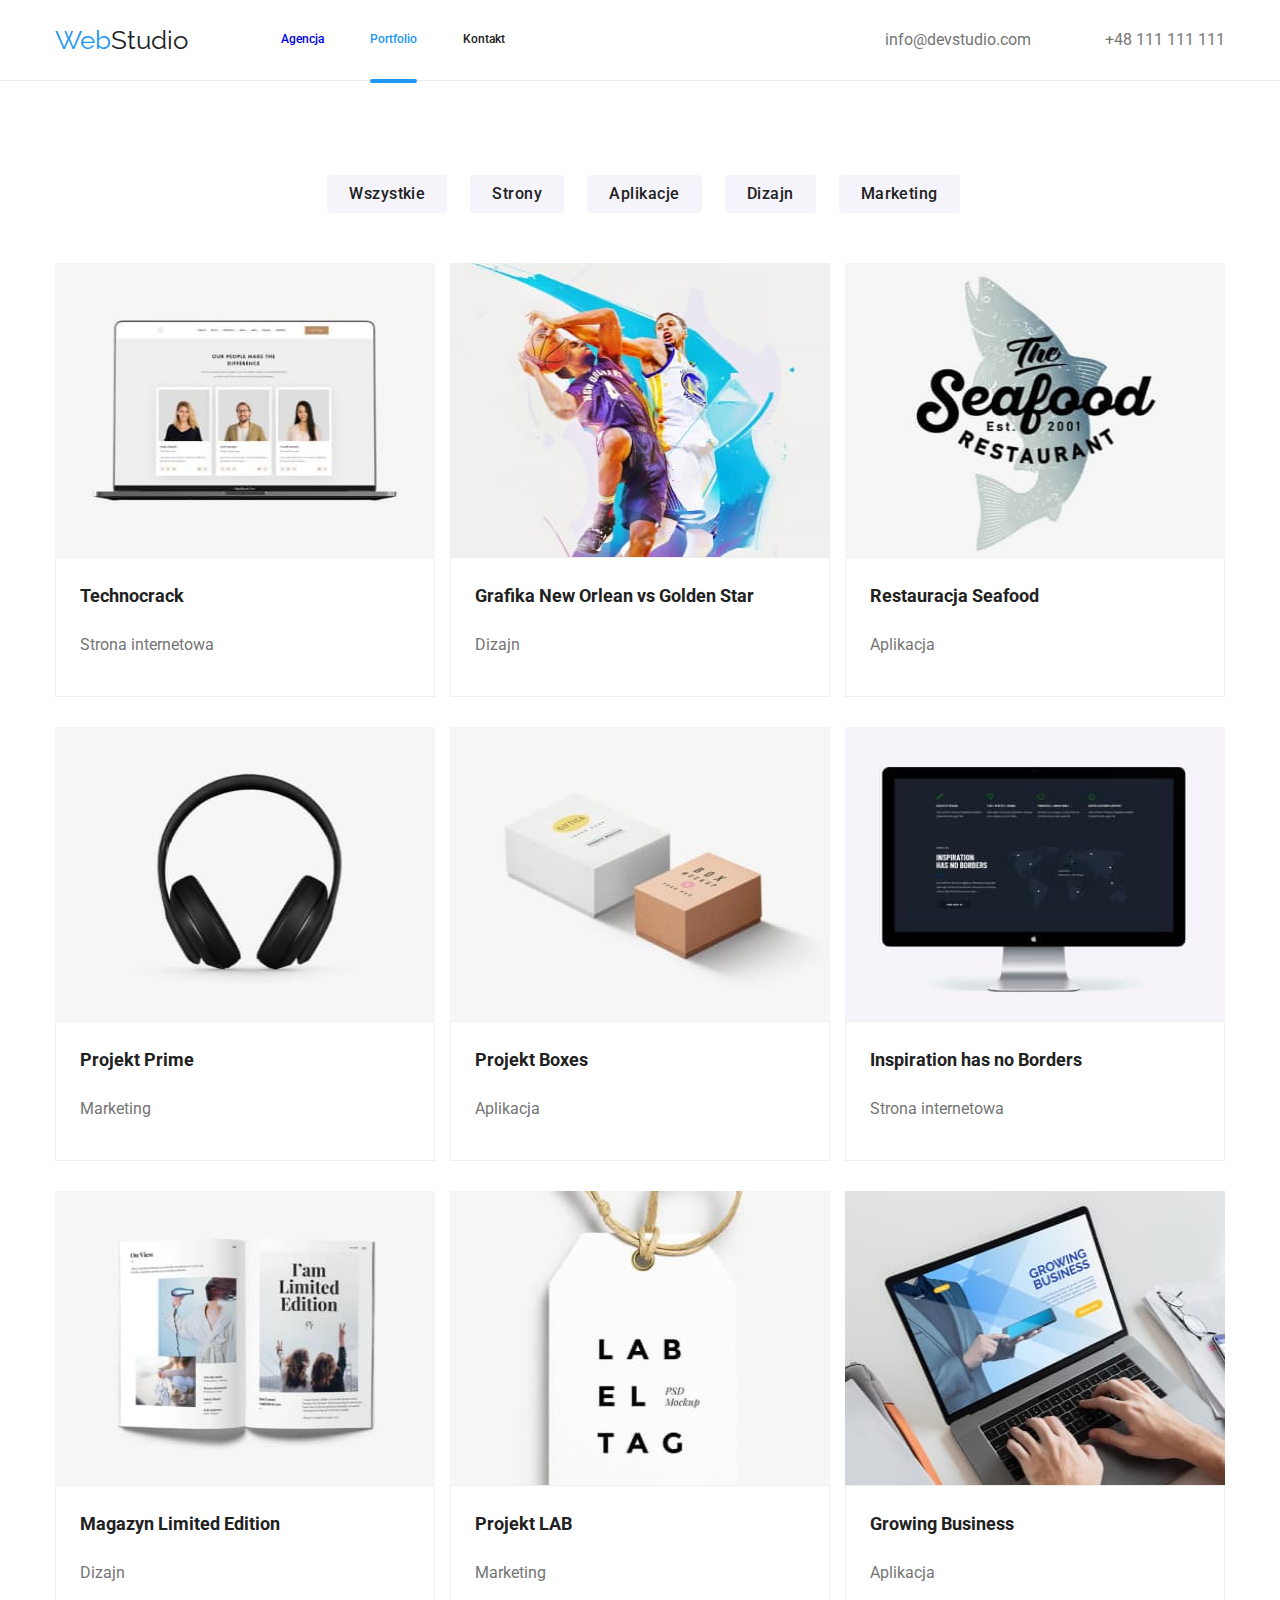
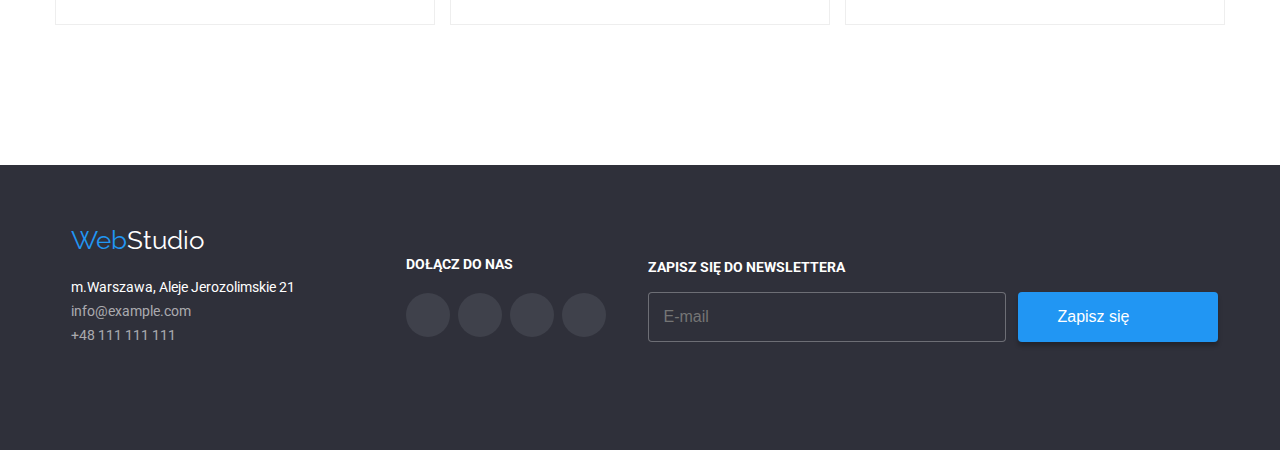
==== portfolio.html @ cb9d6589 "10.07" ====
<!DOCTYPE html>
<html lang="en">
  <head>
    <meta charset="UTF-8" />
    <meta http-equiv="X-UA-Compatible" content="IE=edge" />
    <meta name="viewport" content="width=device-width, initial-scale=1.0" />
    <link rel="stylesheet" href="node_modules/modern-normalize/modern-normalize.css" />
    <link rel="preconnect" href="https://fonts.googleapis.com" />
    <link rel="preconnect" href="https://fonts.gstatic.com" crossorigin />
    <link
      href="https://fonts.googleapis.com/css2?family=Raleway:wght@700&family=Roboto:wght@400;500;700;900&display=swap"
      rel="stylesheet"
    />
    <link rel="stylesheet" href="./css/main.min.css" />
    <title>Portfolio</title>
  </head>

  <body>
    <header class="header">
      <div class="header-section container">
        <a href="index.html" class="logo header-section__logo link transition"
          ><span class="logo--color">Web</span>Studio</a
        >
        <nav>
          <ul class="navigation section__list">
            <li class="navigation__item">
              <a href="index.html" class="navigation__link link transition">Agencja</a>
            </li>
            <li class="navigation__item">
              <a
                href="portfolio.html"
                class="navigation__link link navigation__link--activepage transition"
                >Portfolio</a
              >
            </li>
            <li class="navigation__item">
              <a href="" class="navigation__link link transition">Kontakt</a>
            </li>
          </ul>
        </nav>
        <ul class="contact section__list">
          <li class="contact__item">
            <a class="contact__link link transition" href="mailto:info@devstudio.com">
              <svg class="contact__icon contact__icon--mail">
                <use href="./images/icons.svg#icon-envelope"></use>
              </svg>
              info@devstudio.com
            </a>
          </li>
          <li class="contact__item">
            <a href="tel:+48111111111" class="contact__link link transition">
              <svg class="contact__icon contact__icon--tel">
                <use href="./images/icons.svg#icon-smartphone"></use>
              </svg>
              +48 111 111 111</a
            >
          </li>
        </ul>
        <div class="mobile-overlay visually-hidden">
          <nav>
            <ul class="mobile-menu">
              <li class="mobile-menu__item">
                <a class="link mobile-menu__link" href="index.html">Agencja</a>
              </li>
              <li class="mobile-menu__item">
                <a class="link mobile-menu__link" href="portfolio.html">Portfolio</a>
              </li>
              <li class="mobile-menu__item">
                <a class="link mobile-menu__link" href="">Kontakt</a>
              </li>
            </ul>
          </nav>
          <ul class="mobile-overlay__contacts">
            <li class="mobile-overlay__item">
              <a class="link mobile-overlay__item--phone" href="tel:+48111111111"
                >+48 111 111 111</a
              >
            </li>
            <li class="mobile-overlay__item">
              <a class="link mobile-overlay__item--email" href="mailto:info@devstudio.com"
                >info@devstudio.com</a
              >
            </li>
          </ul>
          <ul class="mobile-overlay__social-list">
            <li class="mobile-overlay__social-link">
              <a href="" class="mobile-overlay__social link"> Instagram</a>
            </li>
            <li class="mobile-overlay__social-link">
              <a href="" class="mobile-overlay__social link">Twitter</a>
            </li>
            <li class="mobile-overlay__social-link">
              <a href="" class="mobile-overlay__social link">Facebook</a>
            </li>
            <li class="mobile-overlay__social-link">
              <a href="" class="mobile-overlay__social link">LinkedIn</a>
            </li>
          </ul>
        </div>
        <button class="hamburger" aria-label="Menu">
          <span class="hamburger__container" tabindex="-1">
            <span class="hamburger__bars"></span>
          </span>
        </button>
      </div>
    </header>
    <section>
      <ul class="section__list filter container">
        <li><button class="button button--filter transition" type="button">Wszystkie</button></li>
        <li><button class="button button--filter transition" type="button">Strony</button></li>
        <li><button class="button button--filter transition" type="button">Aplikacje</button></li>
        <li><button class="button button--filter transition" type="button">Dizajn</button></li>
        <li><button class="button button--filter transition" type="button">Marketing</button></li>
      </ul>
    </section>
    <section class="container container--offer">
      <ul class="offer__list">
        <li class="offer__item transition">
          <figure class="offer__picture">
            <img
              class="offer__img"
              src="./images/Offer/mobile/project1-450x294-1x.jpg"
              srcset="
                ./images/Offer/mobile/project1-450x294-1x.jpg  450w,
                ./images/Offer/mobile/project1-900x588@2x.jpg  900w,
                ./images/Offer/tablet/project1-354x294-1x.jpg  354w,
                ./images/Offer/tablet/project1-708x588@2x.jpg  708w,
                ./images/Offer/desktop/project1-370x294-1x.jpg 370w,
                ./images/Offer/desktop/project1-740x588@2x.jpg 740w
              "
              sizes="(min-width: 1200px) 370px,
                        (min-width: 768px) calc(50vw - 30px),
                        (min-width: 320px) calc(100vw - 30px)"
              alt="laptop ze zdjęciami trzech osób"
              width="370"
              height="294"
            />
            <div class="offer__overlay">
              <p class="offer__overlay-text">
                Technocrack jest popularną platformą wykorzystywaną do rozpowszechniania
                koronawirusa. Firmy wykorzystują tę platformę do celów szpiegowskich i ataków na
                niezabezpieczone serwery konkurencji
              </p>
            </div>
            <figcaption class="offer__text">
              <span class="offer-item offer__label">Technocrack</span>
              <p class="offer-category offer__category">Strona internetowa</p>
            </figcaption>
          </figure>
        </li>
        <li class="offer__item transition">
          <figure class="offer__picture">
            <img
              class="offer__img"
              src="./images/Offer/mobile/project2-450x294-1x.jpg"
              srcset="
                ./images/Offer/mobile/project2-450x294-1x.jpg  450w,
                ./images/Offer/mobile/project2-900x588@2x.jpg  900w,
                ./images/Offer/tablet/project2-354x294-1x.jpg  354w,
                ./images/Offer/tablet/project2-708x588@2x.jpg  708w,
                ./images/Offer/desktop/project2-370x294-1x.jpg 370w,
                ./images/Offer/desktop/project2-740x588@2x.jpg 740w
              "
              sizes="(min-width: 1200px) 370px,
                        (min-width: 768px) calc(50vw - 30px),
                        (min-width: 320px) calc(100vw - 30px)"
              alt="koszykarze"
              width="370"
              height="294"
            />
            <div class="offer__overlay">
              <p class="offer__overlay-text">
                Technocrack jest popularną platformą wykorzystywaną do rozpowszechniania
                koronawirusa. Firmy wykorzystują tę platformę do celów szpiegowskich i ataków na
                niezabezpieczone serwery konkurencji
              </p>
            </div>
            <figcaption class="offer__text">
              <span class="offer__label">Grafika New Orlean vs Golden Star</span>
              <p class="offer__category">Dizajn</p>
            </figcaption>
          </figure>
        </li>
        <li class="offer__item transition">
          <figure class="offer__picture">
            <img
              class="offer__img"
              src="./images/Offer/mobile/project3-450x294-1x.jpg"
              srcset="
                ./images/Offer/mobile/project3-450x294-1x.jpg  450w,
                ./images/Offer/mobile/project3-900x588@2x.jpg  900w,
                ./images/Offer/tablet/project3-354x294-1x.jpg  354w,
                ./images/Offer/tablet/project3-708x588@2x.jpg  708w,
                ./images/Offer/desktop/project3-370x294-1x.jpg 370w,
                ./images/Offer/desktop/project3-740x588@2x.jpg 740w
              "
              sizes="(min-width: 1200px) 370px,
                        (min-width: 768px) calc(50vw - 30px),
                        (min-width: 320px) calc(100vw - 30px)"
              alt="napis The Seafood Restaurant na tle ryby"
              width="370"
              height="294"
            />
            <div class="offer__overlay">
              <p class="offer__overlay-text">
                Technocrack jest popularną platformą wykorzystywaną do rozpowszechniania
                koronawirusa. Firmy wykorzystują tę platformę do celów szpiegowskich i ataków na
                niezabezpieczone serwery konkurencji
              </p>
            </div>
            <figcaption class="offer__text">
              <span class="offer__label">Restauracja Seafood</span>
              <p class="offer__category">Aplikacja</p>
            </figcaption>
          </figure>
        </li>
        <li class="offer__item transition">
          <figure class="offer__picture">
            <img
              class="offer__img"
              src="./images/Offer/mobile/project4-450x294-1x.jpg"
              srcset="
                ./images/Offer/mobile/project4-450x294-1x.jpg  450w,
                ./images/Offer/mobile/project4-900x588@2x.jpg  900w,
                ./images/Offer/tablet/project4-354x294-1x.jpg  354w,
                ./images/Offer/tablet/project4-708x588@2x.jpg  708w,
                ./images/Offer/desktop/project4-370x294-1x.jpg 370w,
                ./images/Offer/desktop/project4-740x588@2x.jpg 740w
              "
              sizes="(min-width: 1200px) 370px,
                        (min-width: 768px) calc(50vw - 30px),
                        (min-width: 320px) calc(100vw - 30px)"
              alt="słuchawki nauszne czarne"
              width="370"
              height="294"
            />
            <div class="offer__overlay">
              <p class="offer__overlay-text">
                Technocrack jest popularną platformą wykorzystywaną do rozpowszechniania
                koronawirusa. Firmy wykorzystują tę platformę do celów szpiegowskich i ataków na
                niezabezpieczone serwery konkurencji
              </p>
            </div>
            <figcaption class="offer__text">
              <span class="offer__label">Projekt Prime</span>
              <p class="offer__category">Marketing</p>
            </figcaption>
          </figure>
        </li>
        <li class="offer__item transition">
          <figure class="offer__picture">
            <img
              class="offer__img"
              src="./images/Offer/mobile/project5-450x294-1x.jpg"
              srcset="
                ./images/Offer/mobile/project5-450x294-1x.jpg  450w,
                ./images/Offer/mobile/project5-900x588@2x.jpg  900w,
                ./images/Offer/tablet/project5-354x294-1x.jpg  354w,
                ./images/Offer/tablet/project5-708x588@2x.jpg  708w,
                ./images/Offer/desktop/project5-370x294-1x.jpg 370w,
                ./images/Offer/desktop/project5-740x588@2x.jpg 740w
              "
              sizes="(min-width: 1200px) 370px,
                        (min-width: 768px) calc(50vw - 30px),
                        (min-width: 320px) calc(100vw - 30px)"
              alt="dwa pudełka"
              width="370"
              height="294"
            />
            <div class="offer__overlay">
              <p class="offer__overlay-text">
                Technocrack jest popularną platformą wykorzystywaną do rozpowszechniania
                koronawirusa. Firmy wykorzystują tę platformę do celów szpiegowskich i ataków na
                niezabezpieczone serwery konkurencji
              </p>
            </div>
            <figcaption class="offer__text">
              <span class="offer__label">Projekt Boxes</span>
              <p class="offer__category">Aplikacja</p>
            </figcaption>
          </figure>
        </li>
        <li class="offer__item transition">
          <figure class="offer__picture">
            <img
              class="offer__img"
              src="./images/Offer/mobile/project6-450x294-1x.jpg"
              srcset="
                ./images/Offer/mobile/project6-450x294-1x.jpg  450w,
                ./images/Offer/mobile/project6-900x588@2x.jpg  900w,
                ./images/Offer/tablet/project6-354x294-1x.jpg  354w,
                ./images/Offer/tablet/project6-708x588@2x.jpg  708w,
                ./images/Offer/desktop/project6-370x294-1x.jpg 370w,
                ./images/Offer/desktop/project6-740x588@2x.jpg 740w
              "
              sizes="(min-width: 1200px) 370px,
                        (min-width: 768px) calc(50vw - 30px),
                        (min-width: 320px) calc(100vw - 30px)"
              alt="mapa świata otwarta w laptopie"
              width="370"
              height="294"
            />
            <div class="offer__overlay">
              <p class="offer__overlay-text">
                Technocrack jest popularną platformą wykorzystywaną do rozpowszechniania
                koronawirusa. Firmy wykorzystują tę platformę do celów szpiegowskich i ataków na
                niezabezpieczone serwery konkurencji
              </p>
            </div>
            <figcaption class="offer__text">
              <span class="offer__label">Inspiration has no Borders</span>
              <p class="offer__category">Strona internetowa</p>
            </figcaption>
          </figure>
        </li>
        <li class="offer__item transition">
          <figure class="offer__picture">
            <img
              class="offer__img"
              src="./images/Offer/mobile/project7-450x294-1x.jpg"
              srcset="
                ./images/Offer/mobile/project7-450x294-1x.jpg  450w,
                ./images/Offer/mobile/project7-900x588@2x.jpg  900w,
                ./images/Offer/tablet/project7-354x294-1x.jpg  354w,
                ./images/Offer/tablet/project7-708x588@2x.jpg  708w,
                ./images/Offer/desktop/project7-370x294-1x.jpg 370w,
                ./images/Offer/desktop/project7-740x588@2x.jpg 740w
              "
              sizes="(min-width: 1200px) 370px,
                        (min-width: 768px) calc(50vw - 30px),
                        (min-width: 320px) calc(100vw - 30px)"
              alt="otwarty magazyn"
              width="370"
              height="294"
            />
            <div class="offer__overlay">
              <p class="offer__overlay-text">
                Technocrack jest popularną platformą wykorzystywaną do rozpowszechniania
                koronawirusa. Firmy wykorzystują tę platformę do celów szpiegowskich i ataków na
                niezabezpieczone serwery konkurencji
              </p>
            </div>
            <figcaption class="offer__text">
              <span class="offer__label">Magazyn Limited Edition</span>
              <p class="offer__category">Dizajn</p>
            </figcaption>
          </figure>
        </li>
        <li class="offer__item transition">
          <figure class="offer__picture">
            <img
              class="offer__img"
              src="./images/Offer/mobile/project8-450x294-1x.jpg"
              srcset="
                ./images/Offer/mobile/project8-450x294-1x.jpg  450w,
                ./images/Offer/mobile/project8-900x588@2x.jpg  900w,
                ./images/Offer/tablet/project8-354x294-1x.jpg  354w,
                ./images/Offer/tablet/project8-708x588@2x.jpg  708w,
                ./images/Offer/desktop/project8-370x294-1x.jpg 370w,
                ./images/Offer/desktop/project8-740x588@2x.jpg 740w
              "
              sizes="(min-width: 1200px) 370px,
                        (min-width: 768px) calc(50vw - 30px),
                        (min-width: 320px) calc(100vw - 30px)"
              alt="biała zawieszka z napisem"
              width="370"
              height="294"
            />
            <div class="offer__overlay">
              <p class="offer__overlay-text">
                Technocrack jest popularną platformą wykorzystywaną do rozpowszechniania
                koronawirusa. Firmy wykorzystują tę platformę do celów szpiegowskich i ataków na
                niezabezpieczone serwery konkurencji
              </p>
            </div>
            <figcaption class="offer__text">
              <span class="offer__label">Projekt LAB</span>
              <p class="offer__category">Marketing</p>
            </figcaption>
          </figure>
        </li>
        <li class="offer__item transition">
          <figure class="offer__picture">
            <img
              class="offer__img"
              src="./images/Offer/mobile/project9-450x294-1x.jpg"
              srcset="
                ./images/Offer/mobile/project9-450x294-1x.jpg  450w,
                ./images/Offer/mobile/project9-900x588@2x.jpg  900w,
                ./images/Offer/tablet/project9-354x294-1x.jpg  354w,
                ./images/Offer/tablet/project9-708x588@2x.jpg  708w,
                ./images/Offer/desktop/project9-370x294-1x.jpg 370w,
                ./images/Offer/desktop/project9-740x588@2x.jpg 740w
              "
              sizes="(min-width: 1200px) 370px,
                        (min-width: 768px) calc(50vw - 30px),
                        (min-width: 320px) calc(100vw - 30px)"
              alt="osoba pracująca na laptopie"
              width="370"
              height="294"
            />
            <div class="offer__overlay">
              <p class="offer__overlay-text">
                Technocrack jest popularną platformą wykorzystywaną do rozpowszechniania
                koronawirusa. Firmy wykorzystują tę platformę do celów szpiegowskich i ataków na
                niezabezpieczone serwery konkurencji
              </p>
            </div>
            <figcaption class="offer__text">
              <span class="offer__label">Growing Business</span>
              <p class="offer__category">Aplikacja</p>
            </figcaption>
          </figure>
        </li>
      </ul>
    </section>

    <footer class="footer">
      <div class="footer-section container">
        <div class="footer-contact">
          <a href="index.html" class="logo footer-contact__logo link transition"
            ><span class="logo--color">Web</span>Studio</a
          >
          <address>
            <ul class="section__list footer-contact__list">
              <li class="footer-contact__item footer-contact__item--light">
                m.Warszawa, Aleje Jerozolimskie 21
              </li>
              <li class="footer-contact__item">
                <a href="mailto:info@example.com" class="footer-contact__link link transition"
                  >info@example.com</a
                >
              </li>
              <li class="footer-contact__item">
                <a href="tel:+48111111111" class="footer-contact__link link transition"
                  >+48 111 111 111</a
                >
              </li>
            </ul>
          </address>
        </div>
        <div class="footer-join">
          <h3 class="section__title--footer">DOŁĄCZ DO NAS</h3>
          <ul class="section__list footer-join__list">
            <li>
              <a class="footer-join__link link social-link transition" href="#">
                <svg class="social-icon social-icon--footer">
                  <use href="./images/icons.svg#icon-instagram"></use>
                </svg>
              </a>
            </li>
            <li>
              <a class="footer-join__link link social-link transition" href="#">
                <svg class="social-icon social-icon--footer">
                  <use href="./images/icons.svg#icon-twitter"></use>
                </svg>
              </a>
            </li>
            <li>
              <a class="footer-join__link link social-link transition" href="#">
                <svg class="social-icon social-icon--footer">
                  <use href="./images/icons.svg#icon-facebook"></use>
                </svg>
              </a>
            </li>
            <li>
              <a class="footer-join__link link social-link transition" href="#">
                <svg class="social-icon social-icon--footer">
                  <use href="./images/icons.svg#icon-linkedin"></use>
                </svg>
              </a>
            </li>
          </ul>
        </div>
        <div class="newsletter">
          <form name="newsletter" autocomplete="off" novalidate>
            <label class="section__title--footer">ZAPISZ SIĘ DO NEWSLETTERA</label>
            <div class="newsletter__form">
              <input
                class="newsletter__box transition"
                type="email"
                name="email"
                placeholder="E-mail"
                required
              />
              <button class="button button--newsletter transition" type="submit">
                Zapisz się
                <svg class="newsletter__icon">
                  <use href="./images/icons.svg#icon-send"></use>
                </svg>
              </button>
            </div>
          </form>
        </div>
      </div>
    </footer>
    <script src="./js/mobile-menu.js"></script>
  </body>
</html>
---- css/main.min.css ----
.visually-hidden{position:absolute !important;clip:rect(1px 1px 1px 1px);clip:rect(1px, 1px, 1px, 1px);padding:0 !important;border:0 !important;height:1px !important;width:1px !important;overflow:hidden}*,*::before,*::after{box-sizing:border-box}body{font-family:"Roboto",sans-serif;color:#212121;margin:0}.link{text-decoration:none}.container{max-width:100%;margin:0 auto;padding-left:15px;padding-right:15px;position:relative}.container--specification{padding-bottom:0px}.container--offer{padding-bottom:60px}@media(min-width: 480px){.container{min-width:480px}}@media(min-width: 768px){.container{min-width:765px}}@media(min-width: 1200px){.container{width:1200px}.container--offer{padding-bottom:94px}}.section{padding-top:94px;padding-bottom:94px}.section__list{margin:0;padding:0;list-style-type:none;display:flex;justify-content:space-between;flex-flow:wrap}.section__title{font-size:36px;line-height:1.16;display:flex;justify-content:center;margin:0;padding-bottom:50px}.section__title--footer{color:#fff;font-size:14px;font-weight:700;line-height:1.14;margin-top:0;margin-bottom:20px}.transition{transition-duration:250ms;transition-timing-function:cubic-bezier(0.4, 0, 0.2, 1)}.backdrop{position:fixed;left:0;top:0;width:100%;height:100%;background-color:rgba(0,0,0,.2);transition:2000ms}.is-hidden{opacity:0;visibility:hidden;pointer-events:none}.modal{position:absolute;top:50%;left:50%;transform:translate(-50%, -50%);width:528px;min-height:581px;background-color:#fff;transition:2000ms}.close-btn{position:absolute;top:8px;right:8px;width:30px;height:30px;background-color:#fff;border:1px solid rgba(0,0,0,.1);border-radius:50%;cursor:pointer}.close-btn__icon{width:18px;height:18px;position:absolute;top:50%;left:50%;transform:translate(-50%, -50%)}.order-form__title{font-weight:700;font-size:20px;display:flex;justify-content:center;margin-top:40px;margin-bottom:12px}.order-form__part{display:block;width:448px;height:58px;margin-left:40px;margin-right:40px;margin-bottom:10px;position:relative;font-size:12px;color:#757575;line-height:1.17}.order-form__part:focus-within{fill:#2196f3}.order-form__part--comment{height:138px;margin-bottom:20px}.order-form__area{width:448px;height:40px;border:1px solid rgba(33,33,33,.2);border-radius:4px;margin-top:4px;padding-left:42px}.order-form__area:focus{outline:none;border:1px solid #2196f3;border-radius:4px}.order-form__icon{width:18px;height:18px;position:absolute;left:12px;bottom:11px}.order-form__text{resize:none;font-family:Roboto;font-size:12px;line-height:1.17;width:448px;height:120px;border:1px solid rgba(33,33,33,.2);border-radius:4px;margin-top:4px;padding:12px 16px}.order-form__text::placeholder{font-family:Roboto;font-size:12px;line-height:1.17;color:#757575;opacity:.5;position:absolute;top:12px;left:16px}.order-form__text:focus,.order-form__text:hover{outline:none;border:1px solid #2196f3;border-radius:4px}.policy-accept{font-size:14px;color:#757575;line-height:1.71;display:flex;justify-content:space-between;width:419px;height:24px;margin-left:auto;margin-right:auto;margin-bottom:30px}.policy-accept::before{content:"";display:inline-block;width:16px;height:15px;outline:1px solid #212121;margin-right:8px;cursor:pointer;transition:250ms cubic-bezier(0.4, 0, 0.2, 1)}.policy-accept__checkbox:checked+.policy-accept::before{background-color:#2196f3;outline:none;border:1px solid #2196f3;border-radius:2px;background-image:url(../images/checkbox.png);background-position:50% 50%;background-size:cover}.policy-accept__link{color:#2196f3}.policy-accept__link:visited{color:#2196f3}.header{margin-left:0;background:#fff;border-bottom:1px solid #ececec}.header-section{display:flex;align-items:center;justify-content:center;height:80px}.navigation{display:none;font-weight:500;font-size:14px;line-height:1.14;align-items:center}.navigation__item{color:#212121;margin-right:46px;position:relative}.navigation__link:visited{color:#212121}.navigation__link:hover,.navigation__link:focus{color:#2196f3}.navigation__link--activepage{color:#2196f3 !important}.navigation__link--activepage::after{content:"";width:100%;display:block;position:absolute;border-top:4px solid #2196f3;border-radius:2px;top:46px}@media(min-width: 768px){.navigation{display:flex;justify-content:center;margin-left:7.5em;width:100%;font-size:12px}}@media(min-width: 1200px){.navigation{margin-left:0}}.contact{align-items:center;justify-content:flex-end;margin-left:auto}.contact__item:hover svg,.contact__item:focus svg,.contact__item:visited svg{fill:#2196f3}.contact__icon{fill:#757575;margin-right:10px}.contact__icon--mail{width:16px;height:12px}.contact__icon--tel{width:10px;height:16px}.contact__link{color:#757575}.contact__link:visited{color:#757575}.contact__link:hover,.contact__link:focus{color:#2196f3}.contact.section__list{display:none}@media(min-width: 768px){.contact.section__list{display:flex;flex-wrap:wrap;width:25%;text-align:left}.contact__item{width:100%;line-height:1.5em}}@media(min-width: 1200px){.contact__item:first-child{margin-right:50px}.contact.section__list{display:flex;flex-wrap:nowrap;width:auto}.contact__item{width:auto}}.logo{font-family:"Raleway",sans-serif;font-size:26px;line-height:1.19;transition-property:color}.logo--color{color:#2196f3}@media(min-width: 1200px){.logo{margin-right:93px}}.header-section__logo{color:#212121;position:absolute;left:15px}.header-section__logo:hover,.header-section__logo:focus{color:#2196f3}@media(min-width: 768px){.header-section__logo{position:static}}.footer-contact__logo{color:#fff}.footer-contact__logo:hover,.footer-contact__logo:focus{color:#2196f3}.footer-contact__logo--light{color:#fff}.hamburger{position:absolute;right:15px;margin:0;padding:0;border:0;background-color:rgba(0,0,0,0);cursor:pointer}.hamburger:focus>.hamburger__container{box-shadow:0 0 2px 2px #2196f3}.hamburger:focus,.hamburger__container:focus{outline:none}.hamburger__container{display:flex;align-items:center;position:relative;width:25px;height:30px}.hamburger__bars{position:absolute;width:25px;height:3px;background-color:#212121;transition:transform 220ms ease-in-out}.hamburger__bars::before,.hamburger__bars::after{display:block;position:absolute;width:25px;height:3px;background-color:#212121;content:""}.hamburger__bars::before{top:-8px;transition:top 100ms 250ms ease-in,transform 220ms ease-in-out}.hamburger__bars::after{bottom:-8px;transition:bottom 100ms 250ms ease-in,transform 220ms ease-in-out}.hamburger__bars:hover{background-color:#2196f3}.hamburger__bars:hover::before,.hamburger__bars:hover::after{background-color:#2196f3}.hamburger--active .hamburger__bars{transform:rotate(225deg);transition:transform 220ms 120ms ease-in-out}.hamburger--active .hamburger__bars::before{top:0;transition:top 100ms ease-out}.hamburger--active .hamburger__bars::after{bottom:0;transform:rotate(-90deg);transition:bottom 100ms ease-out,transform 220ms 120ms ease-in-out}@media screen and (min-width: 768px){.hamburger{display:none}}.mobile-menu{position:relative;list-style:none;font-weight:500;font-size:14px;line-height:1.14;align-items:center}.mobile-menu__item{position:relative}.mobile-menu__link{color:#212121;font-size:3em;line-height:2em}.mobile-menu__link:hover{color:#2196f3}.mobile-overlay{position:fixed;top:0;left:0;right:0;bottom:0;background:#fff}.mobile-overlay__contacts{list-style:none;margin-top:5em}.mobile-overlay__item{font-size:2em;line-height:2em}.mobile-overlay__item--phone{color:#2196f3}.mobile-overlay__item--email{color:#757575}.mobile-overlay__social-list{font-size:1em;list-style:none;display:flex;flex-wrap:wrap}.mobile-overlay__social{color:#2196f3;list-style:none;padding:0 15px 0 0;line-height:1.5em}.mobile-overlay__social-link+.mobile-overlay__social-link{border-left:1px solid gray;padding:0 10px}.social-icon{width:20px;height:20px}.social-icon--team{fill:#afb1b8;transition-property:fill}.social-icon--footer{fill:#fff}.social-link{display:flex;justify-content:center;align-items:center;width:44px;height:44px;border-radius:50%}.social-link:hover svg,.social-link:focus svg{fill:#fff}.social-link:hover,.social-link:focus{background-color:#2196f3}.button{background-color:#2196f3;color:#fff;border:none;border-radius:4px;cursor:pointer;font-size:16px}.button:hover,.button:active,.button:focus{cursor:pointer}.button--banner{width:200px;height:50px;font-weight:700;line-height:1.875;margin-top:30px;margin-bottom:200px}.button--newsletter{width:200px;height:50px;margin:0 auto;padding:0;display:flex;justify-content:center;align-items:center;line-height:1.87;box-shadow:0px 4px 4px rgba(0,0,0,.25)}.button--filter{height:38px;color:#212121;background-color:#f5f4fa;font-family:Roboto;font-weight:500;padding:6px 22px;margin-right:8px;background:#f5f4fa;line-height:1.6;letter-spacing:.03em}.button--filter:hover,.button--filter:active{background-color:#2196f3;color:#fff;box-shadow:0px 3px 1px rgba(0,0,0,.1),0px 1px 2px rgba(0,0,0,.08),0px 2px 2px rgba(0,0,0,.12)}.button--policy{width:200px;height:50px;box-shadow:0px 4px 4px rgba(0,0,0,.15);font-weight:700;line-height:1.87;margin-left:164px;margin-right:164px}.banner{max-width:1600px;margin:0 auto;background-color:#2f303a;background-image:linear-gradient(rgba(47, 48, 58, 0.4), rgba(47, 48, 58, 0.4)),url("../images/background.jpg");background-repeat:no-repeat;background-size:1600px;background-position:center;display:flex;flex-direction:column;justify-content:center;align-items:center}.banner__title{font-size:44px;line-height:1.36;text-shadow:0px 4px 4px 0px #000 25%;max-width:600px;text-align:center;margin:0;padding-top:200px;color:#fff}.specification__list{justify-content:center;align-items:center}.specification__item{margin-right:15px;margin-left:15px}.specification__product{height:120px;background-color:#f5f4fa;display:flex;justify-content:center;align-items:center}.specification__icon{width:70px;height:70px}.specification__title{font-size:#757575;line-height:1.14;margin-top:30px;margin-bottom:10px}.specification__text{color:#757575;font-size:14px;line-height:1.71;margin:0 0 2em}@media screen and (min-width: 768px){.specification__item,.specification__product{width:270px}}@media screen and (min-width: 1200px){.section__list{flex-flow:nowrap}.specification__text{margin:0}}.assortment__item{position:relative}.assortment__label{font-weight:700;font-size:14px;width:370px;height:70px;color:#fff;background-color:rgba(47,48,58,.8);display:flex;justify-content:center;align-items:center;box-shadow:0px 4px 4px 0px rgba(0,0,0,.25);position:absolute;margin:0;bottom:4px}.container__assortment{display:block}@media(max-width: 1199px){.container--assortment{display:none}}.team{background-color:#f5f4fa}.team__item{margin:0 0 1em;width:100%;background-color:#fff;border-bottom-right-radius:4px;border-bottom-left-radius:4px;box-shadow:0px 2px rgba(0,0,0,.2),0px 1px rgba(0,0,0,.14),0px 1px rgba(0,0,0,.12)}.team__picture{margin:0}.team__img{display:block;width:100%;height:auto}.team__text{font-size:16px;line-height:1.17;text-align:center}.team__name{color:#212121;font-weight:500;padding-top:30px;margin-top:0;margin-bottom:10px}.team__duty{color:#757575;font-size:16px;margin-top:0}@media(min-width: 768px){.team__item{width:49%}}@media(min-width: 1200px){.team__item{width:270px;margin:0}}.team-social-list{margin-left:32px;margin-right:32px;padding-bottom:18px}.team-social-list__link{background-color:#fff}.clients__item{display:flex;justify-content:center;align-items:center;width:50%;margin-bottom:1em}.clients__icon{width:106px;height:60px}@media(min-width: 768px){.clients__item{width:33.33%}}.clients__link{display:flex;justify-content:center;align-items:center;width:90%;height:92px;border:1px solid #afb1b8;border-radius:4px;fill:#afb1b8;transition-property:fill,border}.clients__link:hover,.clients__link:focus{fill:#2196f3;border:1px solid #2196f3;cursor:pointer}@media(min-width: 1200px){.clients__link{width:170px}}.footer{background-color:#2f303a}.footer-section{padding-top:60px;padding-bottom:60px;margin-left:auto}.footer-contact{text-align:center}.footer-contact__list{display:block;padding-top:20px}.footer-contact__item{font-style:normal;font-size:14px;line-height:1.71}.footer-contact__item--light{color:#fff}.footer-contact__link{color:rgba(255,255,255,.6)}.footer-contact__link:hover,.footer-contact__link:focus{color:#2196f3}.footer-contact__link:visited{color:rgba(255,255,255,.6)}@media(min-width: 768px){.footer-contact{width:50%}.footer-section{flex-wrap:wrap;display:flex}}@media(min-width: 1200px){.footer-contact{text-align:left;width:30%;padding-left:1em}.footer-section{flex-wrap:nowrap}}.footer-join{width:206px;height:80px;text-align:center;margin:2em auto 0}.footer-join__list{align-items:center;width:200px;margin:0 auto}.footer-join__link{background-color:#3f414b;transition-property:background-color}@media(min-width: 768px){.footer-join{width:50%}}@media(min-width: 1200px){.footer-join{width:20%;text-align:left;margin:2em 0}.footer-join__list{margin:0}}.newsletter{min-height:86px;padding-top:12px;text-align:center;margin:2em auto}.newsletter__form{display:flex;flex-wrap:wrap;margin:1em auto}.newsletter__icon{width:24px;height:24px;margin-left:24px}.newsletter__box{width:100%;height:50px;border:1px solid rgba(255,255,255,.3);border-radius:4px;background:#2f303a;padding-left:15px;margin:1em auto}.newsletter__box::placeholder{font-size:16px;line-height:1.25;position:absolute;top:15px;left:15px}.newsletter__box:focus{outline:none;color:#fff}@media(min-width: 480px){.newsletter__form{width:358px}}@media(min-width: 768px){.newsletter__box{margin:0 0 12px 0}}@media(min-width: 1200px){.newsletter{text-align:left;padding-top:0}.newsletter__form{flex-wrap:nowrap;width:100%;margin:1em auto}.newsletter__box{margin:0 12px 0 0;width:358px}}.filter{display:flex;padding-top:3.75em;padding-bottom:2.5em;padding-left:.9375em;flex-wrap:wrap;justify-content:start;row-gap:.5em;column-gap:.9375em}@media(min-width: 768px){.filter{justify-content:center;margin-left:auto;margin-right:auto}}@media(min-width: 1200px){.filter{padding-top:5.875em;padding-bottom:2.125em}}.offer__list{list-style-type:none;display:block;padding:0}.offer__item{position:relative;width:100%;transition-property:box-shadow}.offer__item:hover,.offer__item:active{box-shadow:0px 1px 1px 0px rgba(0,0,0,.12),0px 4px 4px 0px rgba(0,0,0,.06),1px 4px 6px 0px rgba(0,0,0,.16);cursor:pointer}.offer__item:not(:last-child){margin-bottom:30px}.offer__picture{margin:0;position:relative;overflow:hidden}.offer__picture:hover .offer__overlay,.offer__picture:focus .offer__overlay{box-shadow:0px 4px 4px rgba(0,0,0,.25);transform:translatey(0%)}.offer__img{display:block;width:100%}.offer__overlay{position:absolute;top:0px;left:0px;background-color:rgba(33,150,243,.9);box-shadow:0px 4px 4px rgba(0,0,0,.25);color:#fff;width:100%;max-width:100%;height:294px;padding:77px 24px;transform:translatey(100%);transition:transform 250ms ease}.offer__overlay-text{font-size:18px}.offer__text{transform:translateY(0);background-color:#fff;padding:20px 24px;border:1px solid #eee}.offer__label{color:#212121;font-weight:700;font-size:18px;line-height:2}.offer__category{color:#757575;font-size:16px;line-height:1.875}@media(min-width: 768px){.offer__list{display:flex;justify-content:space-between;align-content:center;flex-wrap:wrap}.offer__item{flex-basis:calc((100% - 1.875em)/2)}.offer__overlay{padding:49px 45px 49px 24px}}@media(min-width: 1200px){.offer__item{flex-basis:calc((100% - 1.875em)/3)}}/*# sourceMappingURL=main.min.css.map */
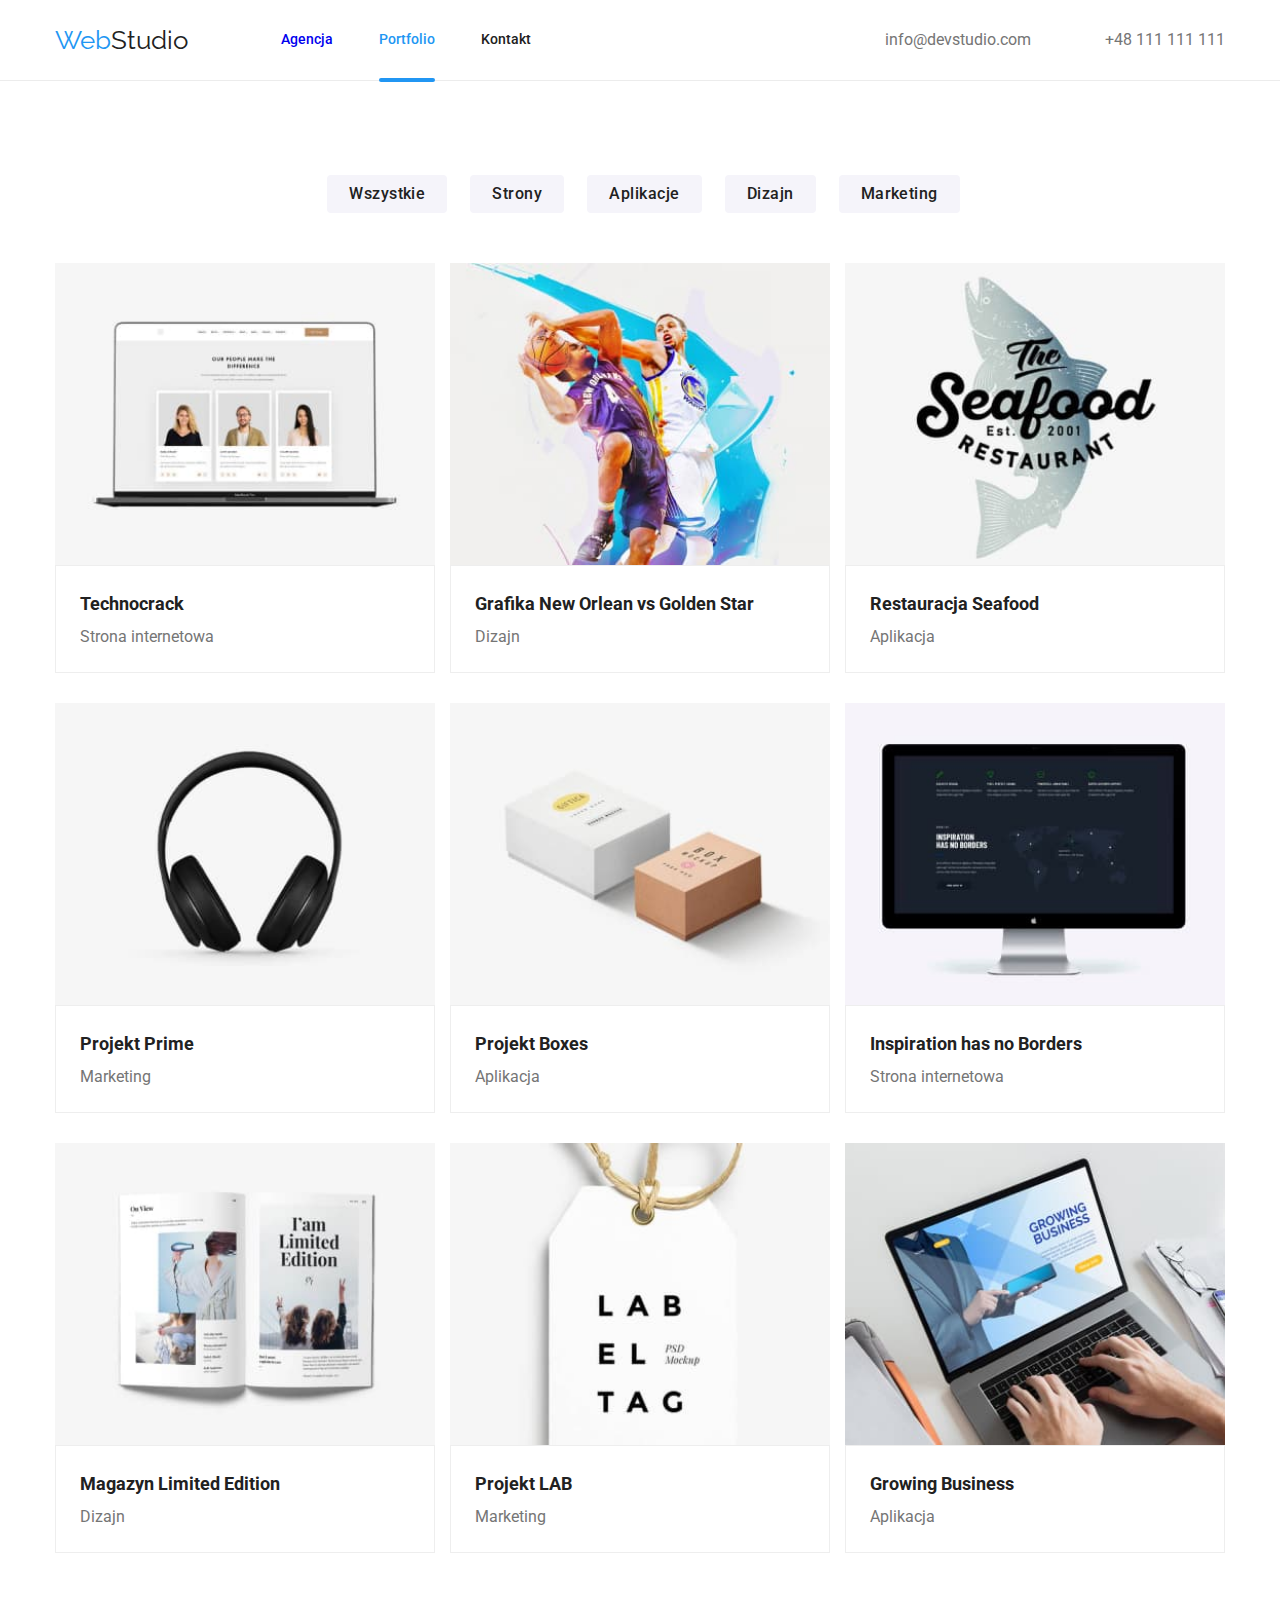
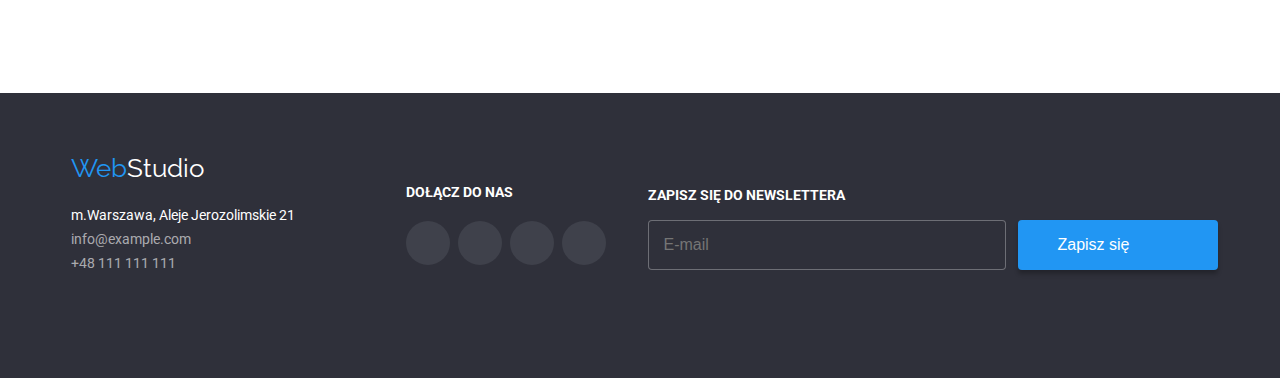
==== commit cc08add9: "12.07 v2" ====
--- a/portfolio.html
+++ b/portfolio.html
@@ -132,8 +132,6 @@
                         (min-width: 768px) calc(50vw - 30px),
                         (min-width: 320px) calc(100vw - 30px)"
               alt="laptop ze zdjęciami trzech osób"
-              width="370"
-              height="294"
             />
             <div class="offer__overlay">
               <p class="offer__overlay-text">
@@ -165,8 +163,6 @@
                         (min-width: 768px) calc(50vw - 30px),
                         (min-width: 320px) calc(100vw - 30px)"
               alt="koszykarze"
-              width="370"
-              height="294"
             />
             <div class="offer__overlay">
               <p class="offer__overlay-text">
@@ -198,8 +194,6 @@
                         (min-width: 768px) calc(50vw - 30px),
                         (min-width: 320px) calc(100vw - 30px)"
               alt="napis The Seafood Restaurant na tle ryby"
-              width="370"
-              height="294"
             />
             <div class="offer__overlay">
               <p class="offer__overlay-text">
@@ -231,8 +225,6 @@
                         (min-width: 768px) calc(50vw - 30px),
                         (min-width: 320px) calc(100vw - 30px)"
               alt="słuchawki nauszne czarne"
-              width="370"
-              height="294"
             />
             <div class="offer__overlay">
               <p class="offer__overlay-text">
@@ -264,8 +256,6 @@
                         (min-width: 768px) calc(50vw - 30px),
                         (min-width: 320px) calc(100vw - 30px)"
               alt="dwa pudełka"
-              width="370"
-              height="294"
             />
             <div class="offer__overlay">
               <p class="offer__overlay-text">
@@ -297,8 +287,6 @@
                         (min-width: 768px) calc(50vw - 30px),
                         (min-width: 320px) calc(100vw - 30px)"
               alt="mapa świata otwarta w laptopie"
-              width="370"
-              height="294"
             />
             <div class="offer__overlay">
               <p class="offer__overlay-text">
@@ -330,8 +318,6 @@
                         (min-width: 768px) calc(50vw - 30px),
                         (min-width: 320px) calc(100vw - 30px)"
               alt="otwarty magazyn"
-              width="370"
-              height="294"
             />
             <div class="offer__overlay">
               <p class="offer__overlay-text">
@@ -363,8 +349,6 @@
                         (min-width: 768px) calc(50vw - 30px),
                         (min-width: 320px) calc(100vw - 30px)"
               alt="biała zawieszka z napisem"
-              width="370"
-              height="294"
             />
             <div class="offer__overlay">
               <p class="offer__overlay-text">
@@ -396,8 +380,6 @@
                         (min-width: 768px) calc(50vw - 30px),
                         (min-width: 320px) calc(100vw - 30px)"
               alt="osoba pracująca na laptopie"
-              width="370"
-              height="294"
             />
             <div class="offer__overlay">
               <p class="offer__overlay-text">
--- a/css/main.min.css
+++ b/css/main.min.css
@@ -1 +1 @@
-.visually-hidden{position:absolute !important;clip:rect(1px 1px 1px 1px);clip:rect(1px, 1px, 1px, 1px);padding:0 !important;border:0 !important;height:1px !important;width:1px !important;overflow:hidden}*,*::before,*::after{box-sizing:border-box}body{font-family:"Roboto",sans-serif;color:#212121;margin:0}.link{text-decoration:none}.container{max-width:100%;margin:0 auto;padding-left:15px;padding-right:15px;position:relative}.container--specification{padding-bottom:0px}.container--offer{padding-bottom:60px}@media(min-width: 480px){.container{min-width:480px}}@media(min-width: 768px){.container{min-width:765px}}@media(min-width: 1200px){.container{width:1200px}.container--offer{padding-bottom:94px}}.section{padding-top:94px;padding-bottom:94px}.section__list{margin:0;padding:0;list-style-type:none;display:flex;justify-content:space-between;flex-flow:wrap}.section__title{font-size:36px;line-height:1.16;display:flex;justify-content:center;margin:0;padding-bottom:50px}.section__title--footer{color:#fff;font-size:14px;font-weight:700;line-height:1.14;margin-top:0;margin-bottom:20px}.transition{transition-duration:250ms;transition-timing-function:cubic-bezier(0.4, 0, 0.2, 1)}.backdrop{position:fixed;left:0;top:0;width:100%;height:100%;background-color:rgba(0,0,0,.2);transition:2000ms}.is-hidden{opacity:0;visibility:hidden;pointer-events:none}.modal{position:absolute;top:50%;left:50%;transform:translate(-50%, -50%);width:528px;min-height:581px;background-color:#fff;transition:2000ms}.close-btn{position:absolute;top:8px;right:8px;width:30px;height:30px;background-color:#fff;border:1px solid rgba(0,0,0,.1);border-radius:50%;cursor:pointer}.close-btn__icon{width:18px;height:18px;position:absolute;top:50%;left:50%;transform:translate(-50%, -50%)}.order-form__title{font-weight:700;font-size:20px;display:flex;justify-content:center;margin-top:40px;margin-bottom:12px}.order-form__part{display:block;width:448px;height:58px;margin-left:40px;margin-right:40px;margin-bottom:10px;position:relative;font-size:12px;color:#757575;line-height:1.17}.order-form__part:focus-within{fill:#2196f3}.order-form__part--comment{height:138px;margin-bottom:20px}.order-form__area{width:448px;height:40px;border:1px solid rgba(33,33,33,.2);border-radius:4px;margin-top:4px;padding-left:42px}.order-form__area:focus{outline:none;border:1px solid #2196f3;border-radius:4px}.order-form__icon{width:18px;height:18px;position:absolute;left:12px;bottom:11px}.order-form__text{resize:none;font-family:Roboto;font-size:12px;line-height:1.17;width:448px;height:120px;border:1px solid rgba(33,33,33,.2);border-radius:4px;margin-top:4px;padding:12px 16px}.order-form__text::placeholder{font-family:Roboto;font-size:12px;line-height:1.17;color:#757575;opacity:.5;position:absolute;top:12px;left:16px}.order-form__text:focus,.order-form__text:hover{outline:none;border:1px solid #2196f3;border-radius:4px}.policy-accept{font-size:14px;color:#757575;line-height:1.71;display:flex;justify-content:space-between;width:419px;height:24px;margin-left:auto;margin-right:auto;margin-bottom:30px}.policy-accept::before{content:"";display:inline-block;width:16px;height:15px;outline:1px solid #212121;margin-right:8px;cursor:pointer;transition:250ms cubic-bezier(0.4, 0, 0.2, 1)}.policy-accept__checkbox:checked+.policy-accept::before{background-color:#2196f3;outline:none;border:1px solid #2196f3;border-radius:2px;background-image:url(../images/checkbox.png);background-position:50% 50%;background-size:cover}.policy-accept__link{color:#2196f3}.policy-accept__link:visited{color:#2196f3}.header{margin-left:0;background:#fff;border-bottom:1px solid #ececec}.header-section{display:flex;align-items:center;justify-content:center;height:80px}.navigation{display:none;font-weight:500;font-size:14px;line-height:1.14;align-items:center}.navigation__item{color:#212121;margin-right:46px;position:relative}.navigation__link:visited{color:#212121}.navigation__link:hover,.navigation__link:focus{color:#2196f3}.navigation__link--activepage{color:#2196f3 !important}.navigation__link--activepage::after{content:"";width:100%;display:block;position:absolute;border-top:4px solid #2196f3;border-radius:2px;top:46px}@media(min-width: 768px){.navigation{display:flex;justify-content:center;margin-left:7.5em;width:100%;font-size:12px}}@media(min-width: 1200px){.navigation{margin-left:0}}.contact{align-items:center;justify-content:flex-end;margin-left:auto}.contact__item:hover svg,.contact__item:focus svg,.contact__item:visited svg{fill:#2196f3}.contact__icon{fill:#757575;margin-right:10px}.contact__icon--mail{width:16px;height:12px}.contact__icon--tel{width:10px;height:16px}.contact__link{color:#757575}.contact__link:visited{color:#757575}.contact__link:hover,.contact__link:focus{color:#2196f3}.contact.section__list{display:none}@media(min-width: 768px){.contact.section__list{display:flex;flex-wrap:wrap;width:25%;text-align:left}.contact__item{width:100%;line-height:1.5em}}@media(min-width: 1200px){.contact__item:first-child{margin-right:50px}.contact.section__list{display:flex;flex-wrap:nowrap;width:auto}.contact__item{width:auto}}.logo{font-family:"Raleway",sans-serif;font-size:26px;line-height:1.19;transition-property:color}.logo--color{color:#2196f3}@media(min-width: 1200px){.logo{margin-right:93px}}.header-section__logo{color:#212121;position:absolute;left:15px}.header-section__logo:hover,.header-section__logo:focus{color:#2196f3}@media(min-width: 768px){.header-section__logo{position:static}}.footer-contact__logo{color:#fff}.footer-contact__logo:hover,.footer-contact__logo:focus{color:#2196f3}.footer-contact__logo--light{color:#fff}.hamburger{position:absolute;right:15px;margin:0;padding:0;border:0;background-color:rgba(0,0,0,0);cursor:pointer}.hamburger:focus>.hamburger__container{box-shadow:0 0 2px 2px #2196f3}.hamburger:focus,.hamburger__container:focus{outline:none}.hamburger__container{display:flex;align-items:center;position:relative;width:25px;height:30px}.hamburger__bars{position:absolute;width:25px;height:3px;background-color:#212121;transition:transform 220ms ease-in-out}.hamburger__bars::before,.hamburger__bars::after{display:block;position:absolute;width:25px;height:3px;background-color:#212121;content:""}.hamburger__bars::before{top:-8px;transition:top 100ms 250ms ease-in,transform 220ms ease-in-out}.hamburger__bars::after{bottom:-8px;transition:bottom 100ms 250ms ease-in,transform 220ms ease-in-out}.hamburger__bars:hover{background-color:#2196f3}.hamburger__bars:hover::before,.hamburger__bars:hover::after{background-color:#2196f3}.hamburger--active .hamburger__bars{transform:rotate(225deg);transition:transform 220ms 120ms ease-in-out}.hamburger--active .hamburger__bars::before{top:0;transition:top 100ms ease-out}.hamburger--active .hamburger__bars::after{bottom:0;transform:rotate(-90deg);transition:bottom 100ms ease-out,transform 220ms 120ms ease-in-out}@media screen and (min-width: 768px){.hamburger{display:none}}.mobile-menu{position:relative;list-style:none;font-weight:500;font-size:14px;line-height:1.14;align-items:center}.mobile-menu__item{position:relative}.mobile-menu__link{color:#212121;font-size:3em;line-height:2em}.mobile-menu__link:hover{color:#2196f3}.mobile-overlay{position:fixed;top:0;left:0;right:0;bottom:0;background:#fff}.mobile-overlay__contacts{list-style:none;margin-top:5em}.mobile-overlay__item{font-size:2em;line-height:2em}.mobile-overlay__item--phone{color:#2196f3}.mobile-overlay__item--email{color:#757575}.mobile-overlay__social-list{font-size:1em;list-style:none;display:flex;flex-wrap:wrap}.mobile-overlay__social{color:#2196f3;list-style:none;padding:0 15px 0 0;line-height:1.5em}.mobile-overlay__social-link+.mobile-overlay__social-link{border-left:1px solid gray;padding:0 10px}.social-icon{width:20px;height:20px}.social-icon--team{fill:#afb1b8;transition-property:fill}.social-icon--footer{fill:#fff}.social-link{display:flex;justify-content:center;align-items:center;width:44px;height:44px;border-radius:50%}.social-link:hover svg,.social-link:focus svg{fill:#fff}.social-link:hover,.social-link:focus{background-color:#2196f3}.button{background-color:#2196f3;color:#fff;border:none;border-radius:4px;cursor:pointer;font-size:16px}.button:hover,.button:active,.button:focus{cursor:pointer}.button--banner{width:200px;height:50px;font-weight:700;line-height:1.875;margin-top:30px;margin-bottom:200px}.button--newsletter{width:200px;height:50px;margin:0 auto;padding:0;display:flex;justify-content:center;align-items:center;line-height:1.87;box-shadow:0px 4px 4px rgba(0,0,0,.25)}.button--filter{height:38px;color:#212121;background-color:#f5f4fa;font-family:Roboto;font-weight:500;padding:6px 22px;margin-right:8px;background:#f5f4fa;line-height:1.6;letter-spacing:.03em}.button--filter:hover,.button--filter:active{background-color:#2196f3;color:#fff;box-shadow:0px 3px 1px rgba(0,0,0,.1),0px 1px 2px rgba(0,0,0,.08),0px 2px 2px rgba(0,0,0,.12)}.button--policy{width:200px;height:50px;box-shadow:0px 4px 4px rgba(0,0,0,.15);font-weight:700;line-height:1.87;margin-left:164px;margin-right:164px}.banner{max-width:1600px;margin:0 auto;background-color:#2f303a;background-image:linear-gradient(rgba(47, 48, 58, 0.4), rgba(47, 48, 58, 0.4)),url("../images/background.jpg");background-repeat:no-repeat;background-size:1600px;background-position:center;display:flex;flex-direction:column;justify-content:center;align-items:center}.banner__title{font-size:44px;line-height:1.36;text-shadow:0px 4px 4px 0px #000 25%;max-width:600px;text-align:center;margin:0;padding-top:200px;color:#fff}.specification__list{justify-content:center;align-items:center}.specification__item{margin-right:15px;margin-left:15px}.specification__product{height:120px;background-color:#f5f4fa;display:flex;justify-content:center;align-items:center}.specification__icon{width:70px;height:70px}.specification__title{font-size:#757575;line-height:1.14;margin-top:30px;margin-bottom:10px}.specification__text{color:#757575;font-size:14px;line-height:1.71;margin:0 0 2em}@media screen and (min-width: 768px){.specification__item,.specification__product{width:270px}}@media screen and (min-width: 1200px){.section__list{flex-flow:nowrap}.specification__text{margin:0}}.assortment__item{position:relative}.assortment__label{font-weight:700;font-size:14px;width:370px;height:70px;color:#fff;background-color:rgba(47,48,58,.8);display:flex;justify-content:center;align-items:center;box-shadow:0px 4px 4px 0px rgba(0,0,0,.25);position:absolute;margin:0;bottom:4px}.container__assortment{display:block}@media(max-width: 1199px){.container--assortment{display:none}}.team{background-color:#f5f4fa}.team__item{margin:0 0 1em;width:100%;background-color:#fff;border-bottom-right-radius:4px;border-bottom-left-radius:4px;box-shadow:0px 2px rgba(0,0,0,.2),0px 1px rgba(0,0,0,.14),0px 1px rgba(0,0,0,.12)}.team__picture{margin:0}.team__img{display:block;width:100%;height:auto}.team__text{font-size:16px;line-height:1.17;text-align:center}.team__name{color:#212121;font-weight:500;padding-top:30px;margin-top:0;margin-bottom:10px}.team__duty{color:#757575;font-size:16px;margin-top:0}@media(min-width: 768px){.team__item{width:49%}}@media(min-width: 1200px){.team__item{width:270px;margin:0}}.team-social-list{margin-left:32px;margin-right:32px;padding-bottom:18px}.team-social-list__link{background-color:#fff}.clients__item{display:flex;justify-content:center;align-items:center;width:50%;margin-bottom:1em}.clients__icon{width:106px;height:60px}@media(min-width: 768px){.clients__item{width:33.33%}}.clients__link{display:flex;justify-content:center;align-items:center;width:90%;height:92px;border:1px solid #afb1b8;border-radius:4px;fill:#afb1b8;transition-property:fill,border}.clients__link:hover,.clients__link:focus{fill:#2196f3;border:1px solid #2196f3;cursor:pointer}@media(min-width: 1200px){.clients__link{width:170px}}.footer{background-color:#2f303a}.footer-section{padding-top:60px;padding-bottom:60px;margin-left:auto}.footer-contact{text-align:center}.footer-contact__list{display:block;padding-top:20px}.footer-contact__item{font-style:normal;font-size:14px;line-height:1.71}.footer-contact__item--light{color:#fff}.footer-contact__link{color:rgba(255,255,255,.6)}.footer-contact__link:hover,.footer-contact__link:focus{color:#2196f3}.footer-contact__link:visited{color:rgba(255,255,255,.6)}@media(min-width: 768px){.footer-contact{width:50%}.footer-section{flex-wrap:wrap;display:flex}}@media(min-width: 1200px){.footer-contact{text-align:left;width:30%;padding-left:1em}.footer-section{flex-wrap:nowrap}}.footer-join{width:206px;height:80px;text-align:center;margin:2em auto 0}.footer-join__list{align-items:center;width:200px;margin:0 auto}.footer-join__link{background-color:#3f414b;transition-property:background-color}@media(min-width: 768px){.footer-join{width:50%}}@media(min-width: 1200px){.footer-join{width:20%;text-align:left;margin:2em 0}.footer-join__list{margin:0}}.newsletter{min-height:86px;padding-top:12px;text-align:center;margin:2em auto}.newsletter__form{display:flex;flex-wrap:wrap;margin:1em auto}.newsletter__icon{width:24px;height:24px;margin-left:24px}.newsletter__box{width:100%;height:50px;border:1px solid rgba(255,255,255,.3);border-radius:4px;background:#2f303a;padding-left:15px;margin:1em auto}.newsletter__box::placeholder{font-size:16px;line-height:1.25;position:absolute;top:15px;left:15px}.newsletter__box:focus{outline:none;color:#fff}@media(min-width: 480px){.newsletter__form{width:358px}}@media(min-width: 768px){.newsletter__box{margin:0 0 12px 0}}@media(min-width: 1200px){.newsletter{text-align:left;padding-top:0}.newsletter__form{flex-wrap:nowrap;width:100%;margin:1em auto}.newsletter__box{margin:0 12px 0 0;width:358px}}.filter{display:flex;padding-top:3.75em;padding-bottom:2.5em;padding-left:.9375em;flex-wrap:wrap;justify-content:start;row-gap:.5em;column-gap:.9375em}@media(min-width: 768px){.filter{justify-content:center;margin-left:auto;margin-right:auto}}@media(min-width: 1200px){.filter{padding-top:5.875em;padding-bottom:2.125em}}.offer__list{list-style-type:none;display:block;padding:0}.offer__item{position:relative;width:100%;transition-property:box-shadow}.offer__item:hover,.offer__item:active{box-shadow:0px 1px 1px 0px rgba(0,0,0,.12),0px 4px 4px 0px rgba(0,0,0,.06),1px 4px 6px 0px rgba(0,0,0,.16);cursor:pointer}.offer__item:not(:last-child){margin-bottom:30px}.offer__picture{margin:0;position:relative;overflow:hidden}.offer__picture:hover .offer__overlay,.offer__picture:focus .offer__overlay{box-shadow:0px 4px 4px rgba(0,0,0,.25);transform:translatey(0%)}.offer__img{display:block;width:100%}.offer__overlay{position:absolute;top:0px;left:0px;background-color:rgba(33,150,243,.9);box-shadow:0px 4px 4px rgba(0,0,0,.25);color:#fff;width:100%;max-width:100%;height:294px;padding:77px 24px;transform:translatey(100%);transition:transform 250ms ease}.offer__overlay-text{font-size:18px}.offer__text{transform:translateY(0);background-color:#fff;padding:20px 24px;border:1px solid #eee}.offer__label{color:#212121;font-weight:700;font-size:18px;line-height:2}.offer__category{color:#757575;font-size:16px;line-height:1.875}@media(min-width: 768px){.offer__list{display:flex;justify-content:space-between;align-content:center;flex-wrap:wrap}.offer__item{flex-basis:calc((100% - 1.875em)/2)}.offer__overlay{padding:49px 45px 49px 24px}}@media(min-width: 1200px){.offer__item{flex-basis:calc((100% - 1.875em)/3)}}/*# sourceMappingURL=main.min.css.map */+.visually-hidden{position:absolute !important;clip:rect(1px 1px 1px 1px);clip:rect(1px, 1px, 1px, 1px);padding:0 !important;border:0 !important;height:1px !important;width:1px !important;overflow:hidden}*,*::before,*::after{box-sizing:border-box}body{font-family:"Roboto",sans-serif;color:#212121;margin:0}.link{text-decoration:none}.container{max-width:100%;margin:0 auto;padding-left:15px;padding-right:15px;position:relative}.container--specification{padding-bottom:0px}.container--offer{padding-bottom:60px}@media(min-width: 480px){.container{min-width:480px}}@media(min-width: 768px){.container{min-width:765px}}@media(min-width: 1200px){.container{width:1200px}.container--offer{padding-bottom:94px}}.section{padding-top:94px;padding-bottom:94px}.section__list{margin:0;padding:0;list-style-type:none;display:flex;justify-content:space-between;flex-flow:wrap}.section__title{font-size:36px;line-height:1.16;display:flex;justify-content:center;margin:0;padding-bottom:50px}.section__title--footer{color:#fff;font-size:14px;font-weight:700;line-height:1.14;margin-top:0;margin-bottom:20px}.transition{transition-duration:250ms;transition-timing-function:cubic-bezier(0.4, 0, 0.2, 1)}.backdrop{position:fixed;left:0;top:0;width:100%;height:100%;background-color:rgba(0,0,0,.2);transition:2000ms;display:flex;justify-content:center;align-items:center}.is-hidden{opacity:0;visibility:hidden;pointer-events:none}.modal{position:absolute;top:50%;left:50%;transform:translate(-50%, -50%);width:80%;max-height:609px;background-color:#fff;transition:2000ms}.close-btn{position:absolute;top:8px;right:8px;width:30px;height:30px;background-color:#fff;border:1px solid rgba(0,0,0,.1);border-radius:50%;cursor:pointer}.close-btn__icon{width:18px;height:18px;position:absolute;top:50%;left:50%;transform:translate(-50%, -50%)}.order-form__title{font-weight:700;font-size:20px;line-height:1.5;max-width:370px;text-align:center;display:flex;justify-content:center;margin-top:40px;margin-bottom:12px;margin-left:40px;margin-right:40px}.order-form__part{display:block;max-width:370px;margin-bottom:10px;position:relative;font-size:12px;color:#757575;line-height:1.17;margin-left:40px;margin-right:40px}.order-form__part:focus-within{fill:#2196f3}.order-form__area{display:block;width:100%;height:40px;border:1px solid rgba(33,33,33,.2);border-radius:4px;margin-top:4px;padding-left:42px}.order-form__area:focus{outline:none;border:1px solid #2196f3;border-radius:4px}.order-form__icon{width:18px;height:18px;position:absolute;left:12px;bottom:11px}.order-form__text{resize:none;font-family:Roboto;font-size:12px;line-height:1.17;width:100%;height:120px;border:1px solid rgba(33,33,33,.2);border-radius:4px;margin-top:4px;padding:12px 16px}.order-form__text::placeholder{font-family:Roboto;font-size:14px;line-height:1.17;color:#757575;opacity:.5;position:absolute;top:12px;left:16px}.order-form__text:focus,.order-form__text:hover{outline:none;border:1px solid #2196f3;border-radius:4px}.policy-accept{display:block;font-size:12px;color:#757575;line-height:1.71;max-width:346px;height:24px;margin-left:40px;margin-right:auto;margin-bottom:30px}.policy-accept::before{content:"";display:inline-block;width:16px;height:15px;outline:1px solid #212121;margin-right:8px;cursor:pointer;transition:250ms cubic-bezier(0.4, 0, 0.2, 1)}.policy-accept__checkbox:checked+.policy-accept::before{background-color:#2196f3;outline:none;border:1px solid #2196f3;border-radius:2px;background-image:url(../images/checkbox.png);background-position:50% 50%;background-size:cover}.policy-accept__link{color:#2196f3}.policy-accept__link:visited{color:#2196f3}@media(min-width: 768px){.modal{max-width:450px}}@media(min-width: 1200px){.modal{width:528px;min-height:581px}.order-form__title{max-width:448px}.order-form__part{max-width:448px;max-height:58px}.order-form__part--comment{max-height:138px}.order-form__area{max-width:448px}.order-form__text{max-width:448px}.order-form__text::placeholder{font-size:12px}.policy-accept{font-size:14px;max-width:419px;display:flex;justify-content:space-between;height:24px;margin-left:auto;margin-right:auto;margin-bottom:30px;padding-left:15px}}.header{margin-left:0;background:#fff;border-bottom:1px solid #ececec}.header-section{display:flex;align-items:center;justify-content:center;height:80px}.navigation{display:none;font-weight:500;font-size:14px;line-height:1.14;align-items:center}.navigation__item{color:#212121;margin-right:46px;position:relative}.navigation__link:visited{color:#212121}.navigation__link:hover,.navigation__link:focus{color:#2196f3}.navigation__link--activepage{color:#2196f3 !important}.navigation__link--activepage::after{content:"";width:100%;display:block;position:absolute;border-top:4px solid #2196f3;border-radius:2px;top:46px}@media(min-width: 768px){.navigation{display:flex;justify-content:center;margin-left:7.5em;width:100%}}@media(min-width: 1200px){.navigation{margin-left:0}}.contact{align-items:center;justify-content:flex-end;margin-left:auto}.contact__item:hover svg,.contact__item:focus svg,.contact__item:visited svg{fill:#2196f3}.contact__icon{fill:#757575;margin-right:10px}.contact__icon--mail{width:16px;height:12px}.contact__icon--tel{width:10px;height:16px}.contact__link{color:#757575}.contact__link:visited{color:#757575}.contact__link:hover,.contact__link:focus{color:#2196f3}.contact.section__list{display:none}@media(min-width: 768px){.contact.section__list{display:flex;flex-wrap:wrap;width:25%;text-align:left}.contact__item{width:100%;line-height:1.5em}}@media(min-width: 1200px){.contact__item:first-child{margin-right:50px}.contact.section__list{display:flex;flex-wrap:nowrap;width:auto}.contact__item{width:auto}}.logo{font-family:"Raleway",sans-serif;font-size:26px;line-height:1.19;transition-property:color}.logo--color{color:#2196f3}@media(min-width: 1200px){.logo{margin-right:93px}}.header-section__logo{color:#212121;position:absolute;left:15px}.header-section__logo:hover,.header-section__logo:focus{color:#2196f3}@media(min-width: 768px){.header-section__logo{position:static}}.footer-contact__logo{color:#fff}.footer-contact__logo:hover,.footer-contact__logo:focus{color:#2196f3}.footer-contact__logo--light{color:#fff}.hamburger{position:absolute;right:15px;margin:0;padding:0;border:0;background-color:rgba(0,0,0,0);cursor:pointer}.hamburger:focus>.hamburger__container{box-shadow:0 0 2px 2px #2196f3}.hamburger:focus,.hamburger__container:focus{outline:none}.hamburger__container{display:flex;align-items:center;position:relative;width:25px;height:30px}.hamburger__bars{position:absolute;width:25px;height:3px;background-color:#212121;z-index:1003;transition:transform 220ms ease-in-out}.hamburger__bars::before,.hamburger__bars::after{display:block;position:absolute;width:25px;height:3px;background-color:#212121;content:""}.hamburger__bars::before{top:-8px;transition:top 100ms 250ms ease-in,transform 220ms ease-in-out}.hamburger__bars::after{bottom:-8px;transition:bottom 100ms 250ms ease-in,transform 220ms ease-in-out}.hamburger__bars:hover{background-color:#2196f3}.hamburger__bars:hover::before,.hamburger__bars:hover::after{background-color:#2196f3}.hamburger--active .hamburger__bars{transform:rotate(225deg);transition:transform 220ms 120ms ease-in-out;z-index:1}.hamburger--active .hamburger__bars::before{top:0;transition:top 100ms ease-out}.hamburger--active .hamburger__bars::after{bottom:0;transform:rotate(-90deg);transition:bottom 100ms ease-out,transform 220ms 120ms ease-in-out}@media screen and (min-width: 768px){.hamburger{display:none}}.mobile-menu{position:relative;list-style:none;font-weight:500;font-size:14px;line-height:1.14;align-items:center}.mobile-menu__item{position:relative}.mobile-menu__link{color:#212121;font-size:3em;line-height:2em}.mobile-menu__link:hover{color:#2196f3}.mobile-overlay{position:fixed;top:0;left:0;right:0;bottom:0;background:#fff;box-shadow:0px 4px 8px rgba(0,0,0,.04),0px 2px 4px rgba(0,0,0,.08),0px 1px 3px rgba(0,0,0,.16);z-index:1}.mobile-overlay__contacts{list-style:none;margin-top:5em}.mobile-overlay__item{font-size:2em;line-height:2em}.mobile-overlay__item--phone{color:#2196f3}.mobile-overlay__item--email{color:#757575}.mobile-overlay__social-list{font-size:1em;list-style:none;display:flex;flex-wrap:wrap}.mobile-overlay__social{color:#2196f3;list-style:none;padding:0 15px 0 0;line-height:1.5em}.mobile-overlay__social-link+.mobile-overlay__social-link{border-left:1px solid gray;padding:0 10px}.social-icon{width:20px;height:20px}.social-icon--team{fill:#afb1b8;transition-property:fill}.social-icon--footer{fill:#fff}.social-link{display:flex;justify-content:center;align-items:center;width:44px;height:44px;border-radius:50%}.social-link:hover svg,.social-link:focus svg{fill:#fff}.social-link:hover,.social-link:focus{background-color:#2196f3}.button{background-color:#2196f3;color:#fff;border:none;border-radius:4px;cursor:pointer;font-size:16px}.button:hover,.button:active,.button:focus{cursor:pointer}.button--banner{width:200px;height:50px;font-weight:700;line-height:1.875;margin-top:30px;margin-bottom:118px}.button--newsletter{width:200px;height:50px;margin:0 auto;padding:0;display:flex;justify-content:center;align-items:center;line-height:1.87;box-shadow:0px 4px 4px rgba(0,0,0,.25)}.button--filter{height:38px;color:#212121;background-color:#f5f4fa;font-family:Roboto;font-weight:500;padding:6px 22px;margin-right:8px;background:#f5f4fa;line-height:1.6;letter-spacing:.03em}.button--filter:hover,.button--filter:active{background-color:#2196f3;color:#fff;box-shadow:0px 3px 1px rgba(0,0,0,.1),0px 1px 2px rgba(0,0,0,.08),0px 2px 2px rgba(0,0,0,.12)}.button--policy{display:block;width:200px;height:50px;box-shadow:0px 4px 4px rgba(0,0,0,.15);font-weight:700;line-height:1.87;margin-left:auto;margin-right:auto;margin-bottom:40px}@media(min-width: 1200px){.button--banner{margin-bottom:200px}}.banner{width:100%;margin:0 auto;background-color:#2f303a;background-image:linear-gradient(rgba(47, 48, 58, 0.4), rgba(47, 48, 58, 0.4)),url("../images/background/mobile/banner-mobile-480x400-1x.jpg");background-repeat:no-repeat;background-position:center;display:flex;flex-direction:column;justify-content:center;align-items:center}.banner__title{font-size:26px;line-height:1.61;text-shadow:0px 4px 4px 0px #000 25%;text-align:center;max-width:365px;margin:0;padding-top:118px;color:#fff}@media(min-width: 768px)and (max-width: 1199px){.banner{background-image:linear-gradient(rgba(47, 48, 58, 0.4), rgba(47, 48, 58, 0.4)),url("../images/background/tablet/banner-tablet-768x400-1x.jpg")}}@media(min-width: 1200px){.banner{background-image:linear-gradient(rgba(47, 48, 58, 0.4), rgba(47, 48, 58, 0.4)),url("../images/background/desktop/banner-desktop-1600x600-1x.jpg");max-width:1600px;max-height:600px}.banner__title{font-size:44px;line-height:1.36;max-width:600px;padding-top:200px}}@media screen and (-webkit-min-device-pixel-ratio: 2),screen and (min-resolution: 192dpi),screen and (min-resolution: 2dppx){.banner{background-image:linear-gradient(rgba(47, 48, 58, 0.4), rgba(47, 48, 58, 0.4)),url("../images/background/mobile/banner-mobile-960x800@2x.jpg")}}@media screen and (min-width: 768px)and (max-width: 1199px)and (-webkit-min-device-pixel-ratio: 2),screen and (min-width: 768px)and (max-width: 1199px)and (min-resolution: 192dpi),screen and (min-width: 768px)and (max-width: 1199px)and (min-resolution: 2dppx){.banner{background-image:linear-gradient(rgba(47, 48, 58, 0.4), rgba(47, 48, 58, 0.4)),url("../images/background/tablet/banner-tablet-1536x800@2x.jpg")}}@media screen and (min-width: 1200px)and (-webkit-min-device-pixel-ratio: 2),screen and (min-width: 1200px)and (min-resolution: 192dpi),screen and (min-width: 1200px)and (min-resolution: 2dppx){.banner{background-image:linear-gradient(rgba(47, 48, 58, 0.4), rgba(47, 48, 58, 0.4)),url("../images/background/desktop/banner-desktop-3200x1200@2x.jpg")}}.specification__list{justify-content:center;align-items:center}.specification__product{height:120px;background-color:#f5f4fa;display:flex;justify-content:center;align-items:center}.specification__icon{width:70px;height:70px}.specification__title{font-size:#757575;line-height:1.14;margin-top:30px;margin-bottom:10px}.specification__text{color:#757575;font-size:14px;line-height:1.71;margin:0 0 2em}@media screen and (min-width: 768px){.specification__list{flex-flow:wrap;gap:30px}.specification__item,.specification__product{max-width:354px}}@media screen and (min-width: 1200px){.section__list{flex-flow:nowrap}.specification__text{margin:0}}.assortment__item{position:relative}.assortment__label{font-weight:700;font-size:14px;width:370px;height:70px;color:#fff;background-color:rgba(47,48,58,.8);display:flex;justify-content:center;align-items:center;box-shadow:0px 4px 4px 0px rgba(0,0,0,.25);position:absolute;margin:0;bottom:4px}.container__assortment{display:block}@media(max-width: 1199px){.container--assortment{display:none}}.team{background-color:#f5f4fa}.team__item{margin:0 0 1.875em;width:100%;background-color:#fff;border-bottom-right-radius:4px;border-bottom-left-radius:4px;box-shadow:0px 2px rgba(0,0,0,.2),0px 1px rgba(0,0,0,.14),0px 1px rgba(0,0,0,.12)}.team__picture{margin:0}.team__img{display:block;width:100%;height:auto}.team__text{font-size:16px;line-height:1.17;text-align:center}.team__name{color:#212121;font-weight:500;padding-top:30px;margin-top:0;margin-bottom:10px}.team__duty{color:#757575;font-size:16px;margin-top:0}@media(min-width: 768px){.team__item{width:49%}}@media(min-width: 1200px){.team__item{width:270px;margin:0}}.team-social-list{margin-left:32px;margin-right:32px;padding-bottom:18px;justify-content:center}.team-social-list__link{background-color:#fff}.clients__item{display:flex;justify-content:center;align-items:center;width:50%;margin-bottom:1em}.clients__icon{max-width:106px;height:60px}@media(min-width: 768px){.clients__item{width:33.33%}}.clients__link{display:flex;justify-content:center;align-items:center;width:90%;height:92px;border:1px solid #afb1b8;border-radius:4px;fill:#afb1b8;transition-property:fill,border}.clients__link:hover,.clients__link:focus{fill:#2196f3;border:1px solid #2196f3;cursor:pointer}@media(min-width: 1200px){.clients__link{width:170px}}.footer{background-color:#2f303a}.footer-section{padding-top:60px;padding-bottom:60px;margin-left:auto}.footer-contact{text-align:center}.footer-contact__list{display:block;padding-top:20px}.footer-contact__item{font-style:normal;font-size:14px;line-height:1.71}.footer-contact__item--light{color:#fff}.footer-contact__link{color:rgba(255,255,255,.6)}.footer-contact__link:hover,.footer-contact__link:focus{color:#2196f3}.footer-contact__link:visited{color:rgba(255,255,255,.6)}@media(min-width: 768px){.footer-contact{width:50%}.footer-section{flex-wrap:wrap;display:flex}}@media(min-width: 1200px){.footer-contact{text-align:left;width:30%;padding-left:1em}.footer-section{flex-wrap:nowrap}}.footer-join{width:206px;height:80px;text-align:center;margin:2em auto 0}.footer-join__list{align-items:center;width:200px;margin:0 auto}.footer-join__link{background-color:#3f414b;transition-property:background-color}@media(min-width: 768px){.footer-join{width:50%}}@media(min-width: 1200px){.footer-join{width:20%;text-align:left;margin:2em 0}.footer-join__list{margin:0}}.newsletter{min-height:86px;padding-top:12px;text-align:center;margin:2em auto}.newsletter__form{display:flex;flex-wrap:wrap;margin:1em auto}.newsletter__icon{width:24px;height:24px;margin-left:24px}.newsletter__box{width:100%;height:50px;border:1px solid rgba(255,255,255,.3);border-radius:4px;background:#2f303a;padding-left:15px;margin:1em auto}.newsletter__box::placeholder{font-size:16px;line-height:1.25;position:absolute;top:15px;left:15px}.newsletter__box:focus{outline:none;color:#fff}@media(min-width: 480px){.newsletter__form{width:358px}}@media(min-width: 768px){.newsletter__box{margin:0 0 12px 0}}@media(min-width: 1200px){.newsletter{text-align:left;padding-top:0}.newsletter__form{flex-wrap:nowrap;width:100%;margin:1em auto}.newsletter__box{margin:0 12px 0 0;width:358px}}.filter{display:flex;padding-top:3.75em;padding-bottom:2.5em;padding-left:.9375em;flex-wrap:wrap;justify-content:start;row-gap:.5em;column-gap:.9375em}@media(min-width: 768px){.filter{justify-content:center;margin-left:auto;margin-right:auto}}@media(min-width: 1200px){.filter{padding-top:5.875em;padding-bottom:2.125em}}.offer__list{list-style-type:none;display:block;padding:0}.offer__item{position:relative;width:100%;transition-property:box-shadow}.offer__item:hover,.offer__item:active{box-shadow:0px 1px 1px 0px rgba(0,0,0,.12),0px 4px 4px 0px rgba(0,0,0,.06),1px 4px 6px 0px rgba(0,0,0,.16);cursor:pointer}.offer__item:not(:last-child){margin-bottom:30px}.offer__picture{margin:0;position:relative;overflow:hidden}.offer__picture:hover .offer__overlay,.offer__picture:focus .offer__overlay{box-shadow:0px 4px 4px rgba(0,0,0,.25);transform:translatey(0%)}.offer__img{display:block;width:100%}.offer__overlay{position:absolute;top:0px;left:0px;background-color:rgba(33,150,243,.9);box-shadow:0px 4px 4px rgba(0,0,0,.25);color:#fff;width:100%;max-width:100%;height:100%;padding:16px 24px;transform:translatey(100%);transition:transform 250ms ease}.offer__overlay-text{font-size:18px}.offer__text{transform:translateY(0);background-color:#fff;padding:20px 24px;border:1px solid #eee}.offer__label{color:#212121;font-weight:700;font-size:18px;line-height:2}.offer__category{color:#757575;font-size:16px;line-height:1.875;margin:0}@media(min-width: 768px){.offer__list{display:flex;justify-content:space-between;align-content:center;flex-wrap:wrap}.offer__item{flex-basis:calc((100% - 1.875em)/2)}.offer__overlay{padding:49px 45px 49px 24px}}@media(min-width: 1200px){.offer__item{flex-basis:calc((100% - 1.875em)/3)}}/*# sourceMappingURL=main.min.css.map */